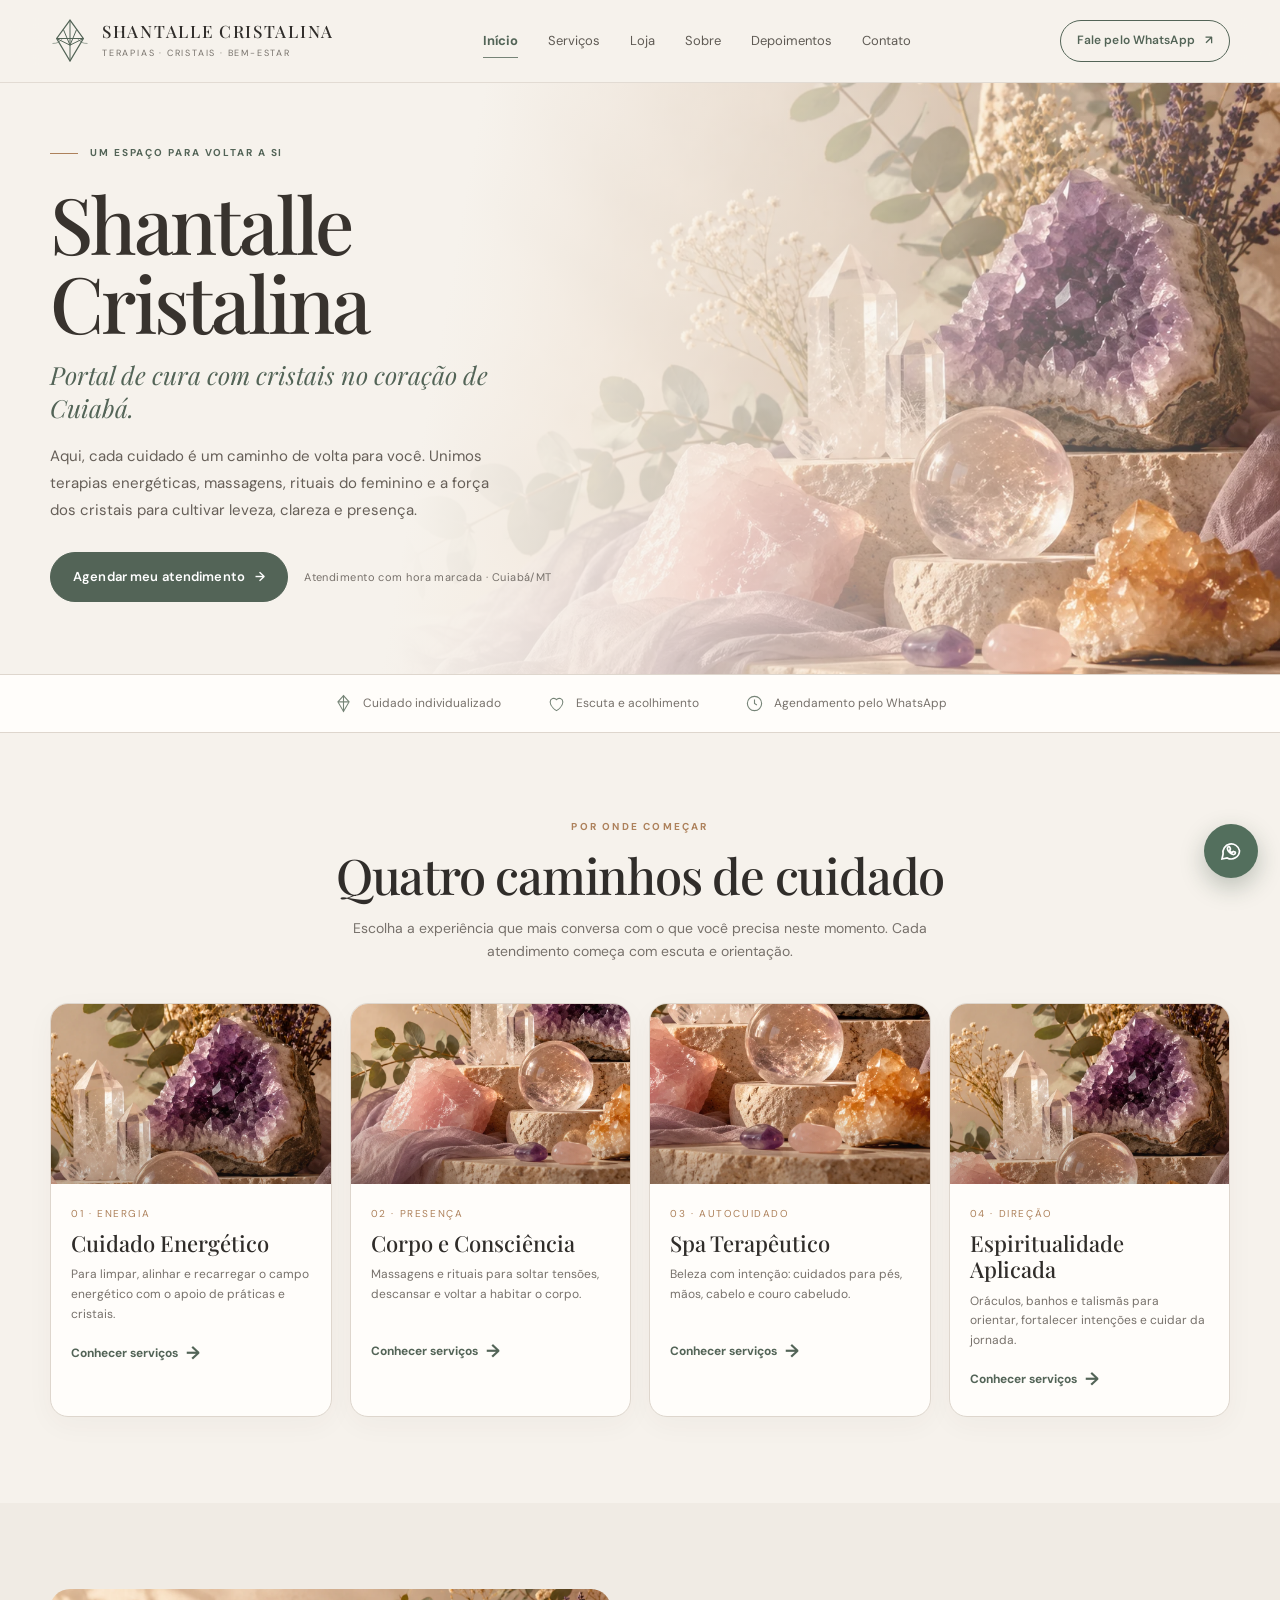
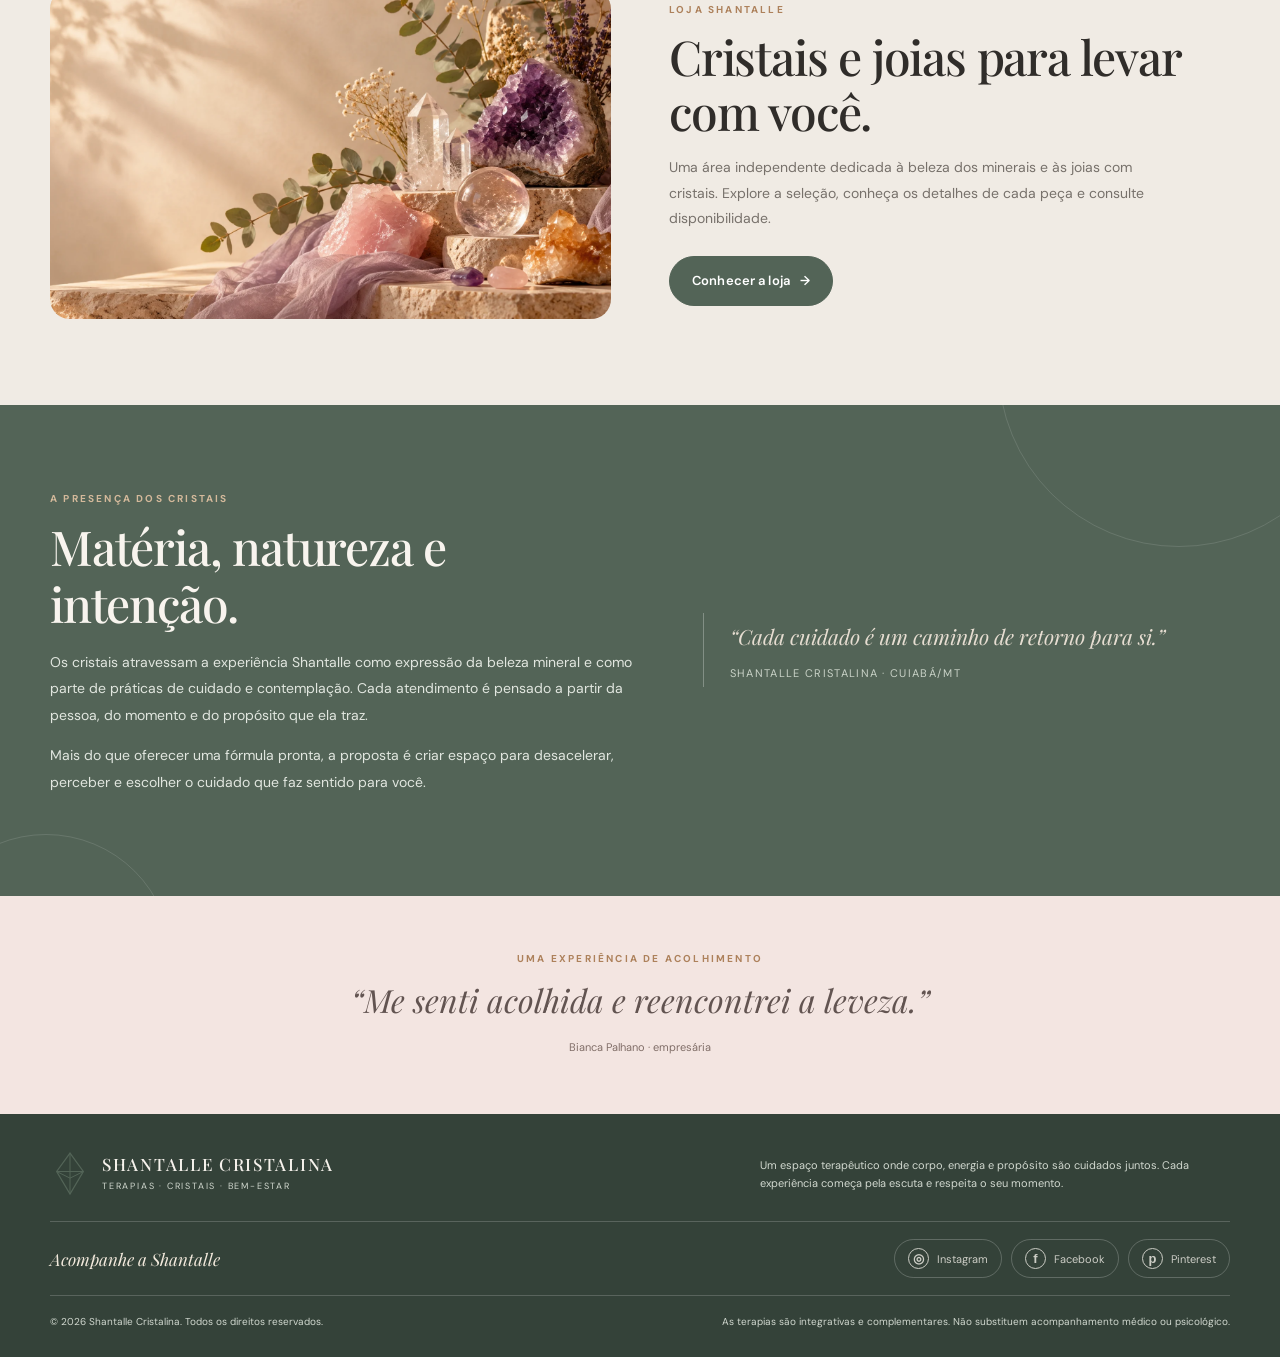
==== shantalle/index.html @ 35bfdb2f "Adiciona site Shantalle Cristalina Co-Authored-By: Claude Opus 5.5 <noreply@anthropic.com> Claude-Se" ====
<!DOCTYPE html>
<html lang="pt-BR"><head><meta charset="utf-8"/><meta content="width=device-width, initial-scale=1" name="viewport"/><meta content="#f6f2ec" name="theme-color"/><meta content="Portal de cuidado integrativo com cristais no coração de Cuiabá." name="description"/><title>Shantalle Cristalina | Terapias, Cristais e Bem-estar</title><link href="https://fonts.googleapis.com" rel="preconnect"/><link crossorigin="" href="https://fonts.gstatic.com" rel="preconnect"/><link href="https://fonts.googleapis.com/css2?family=DM+Sans:wght@400;500;600;700&amp;family=Playfair+Display:wght@400;500;600&amp;display=swap" rel="stylesheet"/><link href="styles.css" rel="stylesheet"/></head><body><header class="topbar">
<div class="shell nav">
<a aria-label="Shantalle Cristalina, início" class="brand" href="index.html#inicio">
<svg aria-hidden="true" class="brand-mark" fill="none" viewbox="0 0 48 56"><path d="M24 3 8 25l16 27 16-27L24 3Z" stroke="currentColor" stroke-width="1.5"></path><path d="m24 3 0 49M8 25h32M8 25l16 8 16-8M16 14l8 19 8-19" stroke="currentColor" stroke-width="1.2"></path><path d="M3 31c6 0 9-2 12-6M45 31c-6 0-9-2-12-6" opacity=".65" stroke="currentColor" stroke-width="1"></path></svg>
<span><span class="brand-name">Shantalle Cristalina</span><span class="brand-sub">Terapias · Cristais · Bem-estar</span></span>
</a>
<nav aria-label="Navegação principal" class="navlinks" id="navlinks">
<a aria-current="page" class="active" data-page="início" href="index.html#inicio">Início</a><a data-page="serviços" href="servicos.html#servicos">Serviços</a><a data-page="loja" href="loja.html#loja">Loja</a><a data-page="sobre" href="sobre.html#sobre">Sobre</a><a data-page="depoimentos" href="depoimentos.html#depoimentos">Depoimentos</a><a data-page="contato" href="contato.html#contato">Contato</a>
</nav>
<a class="btn btn-light btn-small" href="https://wa.me/5565996628877?text=Ol%C3%A1%2C%20gostaria%20de%20agendar%20um%20atendimento%20na%20Shantalle%20Cristalina." rel="noopener" target="_blank">Fale pelo WhatsApp <span aria-hidden="true">↗</span></a>
<button aria-expanded="false" aria-label="Abrir menu" class="menu-toggle" id="menuToggle"><svg fill="none" height="19" stroke="currentColor" stroke-width="1.8" viewbox="0 0 24 24" width="19"><path d="M3 6h18M3 12h18M3 18h18"></path></svg></button>
</div>
</header><main><section class="hero" id="inicio">
<div class="shell"><div class="hero-content">
<div class="eyebrow">Um espaço para voltar a si</div>
<h1>Shantalle<br/>Cristalina</h1>
<p class="hero-lead">Portal de cura com cristais no coração de Cuiabá.</p>
<p class="hero-copy">Aqui, cada cuidado é um caminho de volta para você. Unimos terapias energéticas, massagens, rituais do feminino e a força dos cristais para cultivar leveza, clareza e presença.</p>
<div class="hero-actions"><a class="btn" href="https://wa.me/5565996628877?text=Ol%C3%A1%2C%20gostaria%20de%20agendar%20meu%20atendimento%20na%20Shantalle%20Cristalina." rel="noopener" target="_blank">Agendar meu atendimento <span aria-hidden="true">→</span></a><span class="hero-note">Atendimento com hora marcada · Cuiabá/MT</span></div>
</div></div>
</section><div class="intro-strip"><div class="shell strip-inner">
<div class="strip-item"><svg fill="none" stroke="currentColor" stroke-width="1.4" viewbox="0 0 24 24"><path d="M12 2 5 10l7 12 7-12-7-8Z"></path><path d="M5 10h14M12 2v20"></path></svg> Cuidado individualizado</div>
<div class="strip-item"><svg fill="none" stroke="currentColor" stroke-width="1.4" viewbox="0 0 24 24"><path d="M12 21s-8-4.5-8-11a4.5 4.5 0 0 1 8-2.8A4.5 4.5 0 0 1 20 10c0 6.5-8 11-8 11Z"></path></svg> Escuta e acolhimento</div>
<div class="strip-item"><svg fill="none" stroke="currentColor" stroke-width="1.4" viewbox="0 0 24 24"><circle cx="12" cy="12" r="9"></circle><path d="M12 7v5l3 2"></path></svg> Agendamento pelo WhatsApp</div>
</div></div><section class="section" id="caminhos">
<div class="shell">
<div class="section-head"><div class="section-kicker">Por onde começar</div><h2>Quatro caminhos de cuidado</h2><p>Escolha a experiência que mais conversa com o que você precisa neste momento. Cada atendimento começa com escuta e orientação.</p></div>
<div class="paths">
<article class="path-card"><div class="path-img"><img alt="Cristais naturais em tons de ametista e quartzo" src="assets/cuidado-energetico.webp"/></div><div class="path-body"><div class="path-number">01 · Energia</div><h3>Cuidado Energético</h3><p>Para limpar, alinhar e recarregar o campo energético com o apoio de práticas e cristais.</p><a class="text-link" href="servicos.html#cat-energetico">Conhecer serviços <span>→</span></a></div></article>
<article class="path-card"><div class="path-img"><img alt="Quartzo rosa e tecidos suaves em uma composição de autocuidado" src="assets/corpo-consciencia.webp"/></div><div class="path-body"><div class="path-number">02 · Presença</div><h3>Corpo e Consciência</h3><p>Massagens e rituais para soltar tensões, descansar e voltar a habitar o corpo.</p><a class="text-link" href="servicos.html#cat-corpo">Conhecer serviços <span>→</span></a></div></article>
<article class="path-card"><div class="path-img"><img alt="Texturas minerais e elementos naturais de spa" src="assets/spa-terapeutico.webp"/></div><div class="path-body"><div class="path-number">03 · Autocuidado</div><h3>Spa Terapêutico</h3><p>Beleza com intenção: cuidados para pés, mãos, cabelo e couro cabeludo.</p><a class="text-link" href="servicos.html#cat-spa">Conhecer serviços <span>→</span></a></div></article>
<article class="path-card"><div class="path-img"><img alt="Cristais naturais em uma composição contemplativa" src="assets/espiritualidade-aplicada.webp"/></div><div class="path-body"><div class="path-number">04 · Direção</div><h3>Espiritualidade Aplicada</h3><p>Oráculos, banhos e talismãs para orientar, fortalecer intenções e cuidar da jornada.</p><a class="text-link" href="servicos.html#cat-espiritualidade">Conhecer serviços <span>→</span></a></div></article>
</div>
</div>
</section>
<section class="section shop-teaser" id="loja-cristais">
<div class="shell shop-teaser-grid">
<div class="shop-teaser-image"><img src="assets/hero-cristais.webp" alt="Cristais naturais em composição de luz suave" loading="lazy"></div>
<div class="shop-teaser-copy"><div class="section-kicker">Loja Shantalle</div><h2>Cristais e joias para levar com você.</h2><p>Uma área independente dedicada à beleza dos minerais e às joias com cristais. Explore a seleção, conheça os detalhes de cada peça e consulte disponibilidade.</p><a class="btn" href="loja.html#loja">Conhecer a loja <span aria-hidden="true">→</span></a></div>
</div>
</section>
<section class="section philosophy">
<div class="shell philosophy-grid"><div><div class="section-kicker" style="color:#d4b99b">A presença dos cristais</div><h2>Matéria, natureza e intenção.</h2><p>Os cristais atravessam a experiência Shantalle como expressão da beleza mineral e como parte de práticas de cuidado e contemplação. Cada atendimento é pensado a partir da pessoa, do momento e do propósito que ela traz.</p><p>Mais do que oferecer uma fórmula pronta, a proposta é criar espaço para desacelerar, perceber e escolher o cuidado que faz sentido para você.</p></div><div class="crystal-note">“Cada cuidado é um caminho de retorno para si.”<small>Shantalle Cristalina · Cuiabá/MT</small></div></div>
</section><section class="home-quote"><div class="shell"><div class="section-kicker">Uma experiência de acolhimento</div><blockquote>“Me senti acolhida e reencontrei a leveza.”</blockquote><small>Bianca Palhano · empresária</small></div></section></main><footer class="footer"><div class="shell"><div class="footer-main"><a class="brand" href="index.html#inicio"><svg aria-hidden="true" class="brand-mark" fill="none" viewbox="0 0 48 56"><path d="M24 3 8 25l16 27 16-27L24 3Z" stroke="currentColor" stroke-width="1.5"></path><path d="m24 3 0 49M8 25h32M8 25l16 8 16-8" stroke="currentColor" stroke-width="1.2"></path></svg><span><span class="brand-name" style="color:#f6f2ec">Shantalle Cristalina</span><span class="brand-sub">Terapias · Cristais · Bem-estar</span></span></a><p>Um espaço terapêutico onde corpo, energia e propósito são cuidados juntos. Cada experiência começa pela escuta e respeita o seu momento.</p></div><div class="footer-social" id="social-links" aria-label="Redes sociais da Shantalle Cristalina">
<div class="footer-social-label">Acompanhe a Shantalle</div>
<div class="social-buttons">
<a class="social-button" href="#social-links" data-social-network="instagram" aria-label="Instagram (adicionar endereço oficial)"><span class="social-glyph">◎</span><span>Instagram</span></a>
<a class="social-button" href="#social-links" data-social-network="facebook" aria-label="Facebook (adicionar endereço oficial)"><span class="social-glyph">f</span><span>Facebook</span></a>
<a class="social-button" href="#social-links" data-social-network="pinterest" aria-label="Pinterest (adicionar endereço oficial)"><span class="social-glyph">p</span><span>Pinterest</span></a>
</div>
</div><p class="social-notice" id="socialNotice" role="status" aria-live="polite" hidden></p><div class="footer-bottom"><span>© <span id="year">2026</span> Shantalle Cristalina. Todos os direitos reservados.</span><span class="disclaimer">As terapias são integrativas e complementares. Não substituem acompanhamento médico ou psicológico.</span></div></div></footer><a aria-label="Falar com a Shantalle Cristalina pelo WhatsApp" class="floating-wa" href="https://wa.me/5565996628877?text=Ol%C3%A1%2C%20gostaria%20de%20conhecer%20os%20atendimentos%20da%20Shantalle%20Cristalina." rel="noopener" target="_blank"><svg fill="none" stroke="currentColor" stroke-width="1.7" viewbox="0 0 24 24"><path d="M20.5 11.7a8.3 8.3 0 0 1-12.3 7.2L3 20l1.1-5a8.3 8.3 0 1 1 16.4-3.3Z"></path><path d="M8.8 8.3c.3-.6.6-.6.9-.6h.5c.2 0 .4.1.5.4l.7 1.6c.1.2.1.4 0 .6l-.5.6c-.2.2-.2.4-.1.6.4.8 1.1 1.5 1.9 1.9.2.1.4.1.6-.1l.7-.8c.2-.2.4-.2.6-.1l1.5.7c.2.1.3.3.3.5 0 .5-.2 1.1-.6 1.4-.4.4-1.1.6-1.7.5-1-.2-2.3-.8-3.6-2.1-1.3-1.3-2-2.7-2.1-3.6-.1-.5.1-1.1.4-1.5Z"></path></svg></a><script defer src="site-config.js"></script><script defer src="script.js"></script><script defer src="cart.js"></script></body></html>
---- shantalle/styles.css ----
:root{
      --paper:#f6f2ec; --paper-2:#efe8df; --white:#fffdfa; --ink:#302d2a; --muted:#77716b;
      --sage:#768477; --sage-dark:#536457; --sage-pale:#e2e8df; --lilac:#a79ab5; --lilac-pale:#eee8f0;
      --rose:#c58f8d; --rose-pale:#f3e5e1; --copper:#ad815b; --line:#ded6cd; --shadow:0 18px 45px rgba(67,52,42,.09);
      --serif:'Playfair Display', Georgia, serif; --sans:'DM Sans', Arial, sans-serif; --radius:22px;
    }
    *{box-sizing:border-box} html{scroll-behavior:smooth;scroll-padding-top:88px} body{margin:0;background:var(--paper);color:var(--ink);font-family:var(--sans);line-height:1.65}
    a{color:inherit;text-decoration:none} img{max-width:100%;display:block} button{font:inherit} .shell{width:min(1180px,calc(100% - 48px));margin-inline:auto}
    .topbar{position:sticky;top:0;z-index:20;background:rgba(246,242,236,.92);backdrop-filter:blur(16px);border-bottom:1px solid rgba(222,214,205,.8)}
    .nav{height:82px;display:flex;align-items:center;justify-content:space-between;gap:24px}
    .brand{display:flex;align-items:center;gap:12px;min-width:220px}.brand-mark{width:40px;height:48px;color:var(--sage-dark);flex:none}.brand-name{font:500 17px/1.12 var(--serif);letter-spacing:.1em;text-transform:uppercase}.brand-sub{font-size:9px;letter-spacing:.2em;text-transform:uppercase;color:var(--muted);margin-top:5px}
    .navlinks{display:flex;align-items:center;gap:30px;font-size:13px;color:#5f5a54}.navlinks a{padding:9px 0;position:relative}.navlinks a:after{content:'';height:1px;background:var(--sage);position:absolute;bottom:3px;left:0;width:0;transition:.2s}.navlinks a:hover:after{width:100%}
    .btn{display:inline-flex;align-items:center;justify-content:center;gap:10px;border:1px solid var(--sage-dark);border-radius:999px;padding:13px 22px;background:var(--sage-dark);color:white;font-size:13px;font-weight:600;letter-spacing:.01em;transition:.2s;cursor:pointer}.btn:hover{background:#435448;transform:translateY(-1px);box-shadow:0 8px 20px rgba(83,100,87,.18)}.btn-light{background:transparent;color:var(--sage-dark)}.btn-light:hover{background:var(--sage-pale);color:var(--sage-dark);box-shadow:none}.btn-small{padding:10px 16px;font-size:12px}.menu-toggle{display:none;border:1px solid var(--line);background:var(--white);border-radius:50%;height:42px;width:42px;color:var(--sage-dark)}
    .hero{position:relative;overflow:hidden;padding:62px 0 72px;background:linear-gradient(100deg,#f6f2ec 0%,#f6f2ec 35%,rgba(246,242,236,.74) 55%,rgba(246,242,236,.08) 100%),url('assets/hero-cristais.webp') right center/cover no-repeat;min-height:570px;display:flex;align-items:center}
    .hero:after{content:'';position:absolute;right:5%;bottom:38px;width:130px;height:130px;border:1px solid rgba(173,129,91,.35);border-radius:50%;pointer-events:none;opacity:.5}
    .hero-content{position:relative;z-index:1;width:min(560px,56%)}.eyebrow{display:flex;align-items:center;gap:12px;text-transform:uppercase;letter-spacing:.19em;font-size:10px;font-weight:700;color:var(--sage-dark)}.eyebrow:before{content:'';width:28px;height:1px;background:var(--copper)}
    h1,h2,h3,p{margin-top:0}h1{font:500 clamp(48px,6.3vw,78px)/1.02 var(--serif);letter-spacing:-.035em;margin:22px 0 15px;color:#38332e}.hero-lead{font:italic 25px/1.35 var(--serif);color:var(--sage-dark);max-width:480px;margin-bottom:18px}.hero-copy{color:#665f58;max-width:460px;font-size:15px;line-height:1.8}.hero-actions{display:flex;align-items:center;gap:16px;margin-top:28px;flex-wrap:wrap}.hero-note{font-size:11px;color:var(--muted);letter-spacing:.04em}
    .intro-strip{background:var(--white);border-block:1px solid var(--line);padding:19px 0}.strip-inner{display:flex;justify-content:center;gap:46px;flex-wrap:wrap;color:var(--muted);font-size:12px}.strip-item{display:flex;align-items:center;gap:10px}.strip-item svg{width:19px;color:var(--sage)}
    .section{padding:86px 0}.section-head{text-align:center;max-width:690px;margin:0 auto 40px}.section-kicker{text-transform:uppercase;letter-spacing:.22em;font-size:10px;font-weight:700;color:var(--copper);margin-bottom:11px}.section h2{font:500 clamp(34px,4vw,49px)/1.15 var(--serif);letter-spacing:-.025em;margin-bottom:14px}.section-head p{color:var(--muted);font-size:14px;max-width:590px;margin:0 auto}
    .paths{display:grid;grid-template-columns:repeat(4,1fr);gap:18px}.path-card{background:var(--white);border:1px solid var(--line);border-radius:18px;overflow:hidden;box-shadow:0 8px 28px rgba(67,52,42,.04);transition:.25s}.path-card:hover{transform:translateY(-5px);box-shadow:var(--shadow)}.path-img{height:180px;overflow:hidden;position:relative;background:var(--paper-2)}.path-img img{width:100%;height:100%;object-fit:cover;transition:transform .5s}.path-card:hover .path-img img{transform:scale(1.05)}.path-img:after{content:'';position:absolute;inset:auto 0 0;height:50%;background:linear-gradient(transparent,rgba(48,45,42,.28))}.path-body{padding:22px 20px 21px}.path-number{font-size:10px;color:var(--copper);letter-spacing:.16em;text-transform:uppercase}.path-body h3{font:500 22px/1.2 var(--serif);margin:7px 0 9px}.path-body p{font-size:12px;color:var(--muted);min-height:58px;margin-bottom:14px}.text-link{font-size:12px;font-weight:700;color:var(--sage-dark);display:inline-flex;align-items:center;gap:8px}.text-link span{font-size:18px;transition:.2s}.text-link:hover span{transform:translateX(4px)}
    .philosophy{background:var(--sage-dark);color:#f8f4ee;position:relative;overflow:hidden}.philosophy:before,.philosophy:after{content:'';position:absolute;border:1px solid rgba(255,255,255,.12);border-radius:50%;width:360px;height:360px;top:-220px;right:-80px}.philosophy:after{width:250px;height:250px;top:auto;right:auto;bottom:-190px;left:-80px}.philosophy-grid{display:grid;grid-template-columns:1.05fr .95fr;align-items:center;gap:70px}.philosophy h2{font:500 clamp(34px,4vw,48px)/1.18 var(--serif);margin-bottom:17px}.philosophy p{color:#e1e6df;font-size:14px;line-height:1.9}.crystal-note{border-left:1px solid rgba(255,255,255,.28);padding:7px 0 7px 26px;font:italic 21px/1.55 var(--serif);color:#e6ddd1}.crystal-note small{display:block;font:11px var(--sans);letter-spacing:.12em;text-transform:uppercase;color:#c9d2c7;margin-top:14px}
    .services{background:#f0ebe4}.filter-row{display:flex;justify-content:center;gap:9px;flex-wrap:wrap;margin:0 auto 34px}.filter-btn{border:1px solid #d8d0c7;color:#716b65;border-radius:999px;background:transparent;padding:10px 16px;font-size:11px;cursor:pointer;transition:.2s}.filter-btn:hover,.filter-btn[aria-pressed="true"]{background:var(--sage-dark);border-color:var(--sage-dark);color:white}
    .service-group{margin:44px 0}.group-heading{display:flex;align-items:flex-end;justify-content:space-between;gap:18px;border-bottom:1px solid var(--line);padding-bottom:15px;margin-bottom:20px}.group-heading h3{font:500 31px var(--serif);margin:0}.group-heading p{color:var(--muted);font-size:12px;margin:0;max-width:390px;text-align:right}
    .service-grid{display:grid;grid-template-columns:repeat(3,1fr);gap:15px}.service-card{background:var(--white);border:1px solid #e2dbd3;border-radius:15px;padding:22px;display:flex;flex-direction:column;min-height:252px;box-shadow:0 5px 18px rgba(67,52,42,.035)}.service-card[hidden]{display:none}.service-top{display:flex;align-items:flex-start;justify-content:space-between;gap:10px}.service-card h4{font:500 21px/1.25 var(--serif);margin:0 0 11px}.price{white-space:nowrap;font-size:14px;color:var(--sage-dark);font-weight:700}.price.subtle{font-size:11px;color:var(--copper);font-weight:600;white-space:normal;text-align:right}.service-desc{font-size:12px;color:#6e6862;line-height:1.7;margin-bottom:13px}.benefits{padding-top:11px;border-top:1px solid #eee8e1;margin-top:auto;font-size:11px;color:#7a736d}.benefits strong{color:var(--sage-dark);font-weight:700}.service-actions{margin-top:16px;display:flex;align-items:center;justify-content:space-between;gap:12px}.service-actions .btn{padding:9px 14px;font-size:11px}.duration-note{font-size:10px;color:#948b82}
    .spa-note{display:flex;gap:12px;align-items:flex-start;background:var(--lilac-pale);border:1px solid #ded3e1;color:#5c5260;border-radius:12px;padding:13px 16px;margin:16px 0 10px;font-size:11px}.spa-note svg{width:18px;flex:none;color:#897a92}
    .about{background:var(--white)}.about-grid{display:grid;grid-template-columns:.9fr 1.1fr;gap:70px;align-items:center}.about-image{min-height:440px;border-radius:22px;overflow:hidden;position:relative;background:url('assets/hero-cristais.webp') center/cover}.about-image:after{content:'Cuidado com presença, escuta e intenção';position:absolute;left:18px;bottom:18px;background:rgba(255,253,250,.88);backdrop-filter:blur(10px);padding:13px 18px;border-radius:999px;font:italic 15px var(--serif);color:var(--sage-dark)}.about-copy h2{font:500 44px/1.15 var(--serif);margin-bottom:18px}.about-copy p{color:var(--muted);font-size:14px;line-height:1.9}.steps{list-style:none;padding:0;margin:24px 0 0;display:grid;gap:15px}.steps li{display:grid;grid-template-columns:34px 1fr;gap:12px;align-items:start}.step-num{height:30px;width:30px;border-radius:50%;background:var(--sage-pale);color:var(--sage-dark);display:grid;place-items:center;font-size:11px;font-weight:700}.steps strong{display:block;font-size:13px;margin-bottom:2px}.steps span{font-size:12px;color:var(--muted)}.therapist-placeholder{border:1px dashed #c7b9a9;border-radius:14px;background:#faf7f1;padding:16px 18px;margin-top:24px;color:#756b61;font-size:11px}
    .testimonials{background:var(--lilac-pale)}.testimonial-grid{display:grid;grid-template-columns:repeat(3,1fr);gap:17px}.testimonial{background:rgba(255,253,250,.85);border:1px solid rgba(185,169,190,.45);border-radius:16px;padding:24px}.quote-mark{font:45px/1 var(--serif);color:var(--lilac)}.testimonial p{font:italic 19px/1.5 var(--serif);color:#514a50;margin:4px 0 18px}.testimonial small{font-size:10px;letter-spacing:.04em;color:#807783}.approval-note{text-align:center;color:#7f7484;font-size:10px;margin-top:19px}
    .contact{background:var(--paper)}.contact-grid{display:grid;grid-template-columns:1fr 1fr;gap:22px}.contact-card{border-radius:20px;background:var(--white);border:1px solid var(--line);padding:30px}.contact-card h3{font:500 27px var(--serif);margin-bottom:19px}.contact-line{display:flex;gap:14px;align-items:flex-start;padding:13px 0;border-bottom:1px solid #eee8e1}.contact-line:last-child{border-bottom:0}.contact-icon{width:34px;height:34px;flex:none;border-radius:50%;background:var(--sage-pale);display:grid;place-items:center;color:var(--sage-dark)}.contact-line strong{font-size:12px;display:block}.contact-line span,.contact-line a{font-size:12px;color:var(--muted)}.map-panel{min-height:100%;border-radius:20px;background:linear-gradient(135deg,rgba(83,100,87,.88),rgba(118,132,119,.85)),url('assets/cuidado-energetico.webp') center/cover;display:flex;flex-direction:column;justify-content:flex-end;padding:30px;color:white}.map-panel p{font:italic 26px/1.35 var(--serif);max-width:360px}.map-panel small{font-size:11px;color:#e5ebe4}
    .footer{background:#344239;color:#f7f4ed;padding:36px 0 26px}.footer-main{display:flex;justify-content:space-between;gap:30px;align-items:center;padding-bottom:23px;border-bottom:1px solid rgba(255,255,255,.18)}.footer .brand-sub{color:#d1d8cf}.footer p{font-size:11px;color:#d1d8cf;max-width:470px;margin:0}.footer-bottom{display:flex;justify-content:space-between;gap:20px;flex-wrap:wrap;padding-top:18px;color:#d1d8cf;font-size:10px}.disclaimer{max-width:700px}.floating-wa{position:fixed;right:22px;bottom:22px;z-index:15;width:54px;height:54px;border-radius:50%;display:grid;place-items:center;background:#536f5d;color:white;box-shadow:0 9px 25px rgba(34,58,42,.27);transition:.2s}.floating-wa:hover{transform:translateY(-3px)}.floating-wa svg{width:24px}
    @media(max-width:980px){.navlinks{gap:18px}.brand{min-width:180px}.hero{min-height:520px}.paths{grid-template-columns:repeat(2,1fr)}.service-grid{grid-template-columns:repeat(2,1fr)}.philosophy-grid,.about-grid{gap:35px}.testimonial-grid{grid-template-columns:1fr 1fr}.testimonial:last-child{grid-column:1/-1}}
    @media(max-width:720px){.shell{width:min(100% - 32px,560px)}.nav{height:70px}.brand-mark{width:34px}.brand-name{font-size:14px}.brand-sub{font-size:8px}.menu-toggle{display:grid;place-items:center}.navlinks{display:none;position:absolute;left:16px;right:16px;top:70px;padding:14px 18px;background:var(--white);border:1px solid var(--line);border-radius:16px;box-shadow:var(--shadow);flex-direction:column;align-items:stretch;gap:4px}.navlinks.open{display:flex}.navlinks a{padding:10px 0}.nav .btn{display:none}.hero{padding:56px 0 250px;min-height:auto;background:linear-gradient(180deg,rgba(246,242,236,.98) 0%,rgba(246,242,236,.95) 42%,rgba(246,242,236,.22) 100%),url('assets/hero-cristais.webp') 63% bottom/auto 390px no-repeat}.hero:after{display:none}.hero-content{width:100%}h1{font-size:52px;margin-top:17px}.hero-lead{font-size:21px}.hero-copy{font-size:13px;max-width:390px}.hero-note{width:100%}.strip-inner{gap:13px 22px;justify-content:flex-start}.strip-item{font-size:10px}.section{padding:64px 0}.section-head{margin-bottom:30px}.section h2{font-size:35px}.paths{gap:12px}.path-img{height:130px}.path-body{padding:16px 14px}.path-body h3{font-size:19px}.path-body p{min-height:74px;font-size:11px}.philosophy-grid,.about-grid,.contact-grid{grid-template-columns:1fr}.philosophy-grid{gap:25px}.crystal-note{font-size:18px}.service-grid{grid-template-columns:1fr}.group-heading{display:block}.group-heading p{text-align:left;margin-top:7px}.group-heading h3{font-size:27px}.service-card{min-height:0}.about-image{min-height:300px;order:2}.about-copy h2{font-size:37px}.testimonial-grid{grid-template-columns:1fr}.testimonial:last-child{grid-column:auto}.map-panel{min-height:260px}.footer-main{align-items:flex-start;flex-direction:column}.footer-bottom{display:block}.footer-bottom span{display:block;margin-top:8px}.floating-wa{right:14px;bottom:14px;width:50px;height:50px}}
    @media(prefers-reduced-motion:reduce){html{scroll-behavior:auto}*,*:before,*:after{transition:none!important}}
  
    .navlinks a.active{color:var(--sage-dark);font-weight:700}.navlinks a.active:after{width:100%}
    .page-banner{padding:58px 0 52px;background:linear-gradient(110deg,var(--paper) 0%,var(--paper-2) 100%);border-bottom:1px solid var(--line)}
    .page-banner h1{font-size:clamp(38px,5vw,58px);margin:14px 0 10px}
    .page-banner p{color:var(--muted);max-width:650px;margin:0;font-size:14px}
    .home-quote{padding:55px 0;background:var(--rose-pale);text-align:center}
    .home-quote blockquote{font:italic clamp(23px,3vw,32px)/1.4 var(--serif);color:#625451;max-width:760px;margin:0 auto 10px}
    .home-quote small{font-size:11px;color:#806e68}
    .service-actions{justify-content:flex-end}


/* Atualizações: loja independente, duração, perfil demonstrativo e redes sociais */
.service-duration{font-size:11px;color:#8a8178;margin:-4px 0 12px;letter-spacing:.01em}
.price-empty{display:inline-block;min-width:44px;min-height:18px}
.footer-social{display:flex;align-items:center;justify-content:space-between;gap:18px;padding:17px 0;border-bottom:1px solid rgba(255,255,255,.18)}
.footer-social-label{font:italic 17px var(--serif);color:#f2e9dc}
.social-buttons{display:flex;align-items:center;gap:9px;flex-wrap:wrap}
.social-button{display:inline-flex;align-items:center;gap:8px;padding:8px 13px;border:1px solid rgba(255,255,255,.28);border-radius:999px;color:#f7f4ed;font-size:11px;transition:.2s}
.social-button:hover{background:rgba(255,255,255,.12);border-color:#d8c2a5;transform:translateY(-1px)}
.social-glyph{height:21px;width:21px;display:grid;place-items:center;border:1px solid currentColor;border-radius:50%;font:600 13px Arial,sans-serif}
.social-button.is-unconfigured{opacity:.78}
.social-notice{margin:8px 0 0;color:#eadbc8;font-size:10px;text-align:right}
.contact-social-card{margin-top:22px;padding:24px 28px;border:1px solid var(--line);border-radius:18px;background:var(--white);display:flex;align-items:center;justify-content:space-between;gap:22px;flex-wrap:wrap}
.contact-social-card h3{font:500 25px var(--serif);margin:5px 0}
.contact-social-card p{margin:0;color:var(--muted);font-size:12px;max-width:520px}
.contact-social-card small{width:100%;font-size:10px;color:#847a70}
.social-buttons-light .social-button{color:var(--sage-dark);border-color:#d9d1c7}
.social-buttons-light .social-button:hover{background:var(--sage-pale)}
.therapist-profile{margin-top:26px;padding:24px;border:1px solid #e5ddd3;border-radius:18px;background:linear-gradient(135deg,#fbf8f3,#f1ece5)}
.profile-kicker{font-size:9px;letter-spacing:.16em;text-transform:uppercase;color:var(--copper);font-weight:700}
.profile-heading{display:flex;align-items:center;gap:15px;margin:16px 0}
.profile-monogram{height:66px;width:66px;flex:none;border-radius:50%;display:grid;place-items:center;background:linear-gradient(145deg,#ded3c7,#a9b6a6);color:#fff;font:500 22px var(--serif);box-shadow:inset 0 0 0 5px rgba(255,255,255,.45)}
.profile-heading h3{font:500 24px var(--serif);margin:0 0 4px}
.profile-role{font-size:11px;color:var(--muted)}
.profile-sample{font:italic 16px/1.75 var(--serif);color:#5e5a54;margin:16px 0}
.profile-facts{display:grid;grid-template-columns:repeat(3,1fr);gap:10px;margin-top:17px}
.profile-facts div{padding:12px;background:rgba(255,255,255,.65);border-radius:10px}
.profile-facts strong,.profile-facts span{display:block}
.profile-facts strong{font-size:10px;color:var(--sage-dark);margin-bottom:5px}
.profile-facts span{font-size:10px;line-height:1.5;color:var(--muted)}
.profile-warning{font-size:10px;line-height:1.6;color:#82786f;margin:14px 0 0;padding-top:12px;border-top:1px solid #e2d8cc}
.shop-teaser{background:#f0ebe4}
.shop-teaser-grid{display:grid;grid-template-columns:1fr 1fr;gap:58px;align-items:center}
.shop-teaser-image{min-height:330px;border-radius:20px;overflow:hidden;background:#eee5dc}
.shop-teaser-image img{width:100%;height:100%;min-height:330px;object-fit:cover;display:block}
.shop-teaser-copy h2{font:500 clamp(34px,4vw,48px)/1.15 var(--serif);margin:8px 0 15px}
.shop-teaser-copy p{font-size:14px;line-height:1.85;color:var(--muted);max-width:490px;margin-bottom:24px}
.shop-hero{padding:58px 0 65px;background:linear-gradient(110deg,#f6f2ec,#eee8df)}
.shop-hero-grid{display:grid;grid-template-columns:.92fr 1.08fr;gap:55px;align-items:center}
.shop-hero-copy h1{font:500 clamp(42px,5vw,64px)/1.08 var(--serif);margin:15px 0}
.shop-hero-copy p{max-width:510px;color:var(--muted);font-size:14px;line-height:1.9;margin-bottom:25px}
.shop-hero-image{height:420px;border-radius:22px;overflow:hidden;box-shadow:0 18px 45px rgba(65,52,42,.1)}
.shop-hero-image img{width:100%;height:100%;object-fit:cover;display:block}
.shop-collections{background:#fffdfa}
.shop-category-grid{display:grid;grid-template-columns:repeat(3,1fr);gap:18px}
.shop-category-card{background:#f8f5f0;border:1px solid #e7dfd5;border-radius:17px;overflow:hidden;display:flex;flex-direction:column}
.shop-category-image{height:205px;background-size:cover;background-position:center}
.mineral-image{background-image:url('assets/cuidado-energetico.webp')}
.jewelry-image{background-image:url('assets/hero-cristais.webp');background-position:67% center}
.gift-image{background-image:url('assets/espiritualidade-aplicada.webp')}
.shop-category-body{padding:22px;display:flex;flex-direction:column;flex:1}
.shop-category-body h3{font:500 25px var(--serif);margin:7px 0}
.shop-category-body p{font-size:12px;color:var(--muted);line-height:1.75;margin-bottom:22px}
.shop-category-body .text-link{margin-top:auto}
.shop-process{padding:65px 0;background:#edf0e9}
.shop-process-grid{display:grid;grid-template-columns:.8fr 1.2fr;gap:55px;align-items:start}
.shop-process-grid h2{font:500 39px/1.2 var(--serif);margin:10px 0}
.shop-process-steps{display:grid;gap:12px}
.shop-process-steps>div{display:grid;grid-template-columns:42px 1fr;gap:12px;padding:15px 0;border-bottom:1px solid #d8ded4}
.shop-process-steps>div>span{font:500 20px var(--serif);color:var(--sage)}
.shop-process-steps p{font-size:12px;color:var(--muted);margin:0;line-height:1.7}
.shop-process-steps strong{display:block;color:var(--ink);font-size:13px;margin-bottom:2px}
.shop-cta{padding:65px 0;text-align:center;color:#f8f5ee;background:linear-gradient(120deg,#536457,#748477)}
.shop-cta h2{font:500 clamp(34px,4vw,48px) var(--serif);margin:10px 0}
.shop-cta p{font-size:13px;color:#e5e9e2;margin-bottom:22px}
.shop-cta .section-kicker{color:#e4d3bd}
@media(max-width:980px){.shop-teaser-grid,.shop-hero-grid{gap:30px}.shop-category-grid{grid-template-columns:repeat(2,1fr)}}
@media(max-width:720px){.footer-social{align-items:flex-start;flex-direction:column}.social-notice{text-align:left}.profile-facts{grid-template-columns:1fr}.shop-teaser-grid,.shop-hero-grid,.shop-process-grid{grid-template-columns:1fr;gap:25px}.shop-teaser-image{min-height:235px;order:2}.shop-teaser-image img{min-height:235px}.shop-hero{padding:42px 0}.shop-hero-image{height:270px;order:-1}.shop-category-grid{grid-template-columns:1fr}.shop-category-image{height:190px}.shop-process-grid h2{font-size:33px}.contact-social-card{align-items:flex-start;flex-direction:column;padding:22px}}

/* ===== Pedido (carrinho) ===== */
.service-actions{justify-content:space-between}
.add-btn{border:1px solid #cfc5b9;background:transparent;color:var(--sage-dark);border-radius:999px;padding:9px 14px;font-size:11px;font-weight:600;cursor:pointer;transition:.2s;white-space:nowrap}
.add-btn:hover{border-color:var(--sage-dark);background:var(--sage-pale)}
.add-btn[aria-pressed="true"]{background:var(--rose-pale);border-color:var(--rose);color:#7d4f4c}
.cart-fab{position:fixed;z-index:16;right:88px;bottom:22px;display:flex;align-items:center;gap:14px;padding:12px 18px 12px 12px;border:0;border-radius:999px;background:var(--sage-dark);color:#fff;box-shadow:0 12px 30px rgba(34,58,42,.28);cursor:pointer;font-size:12px;font-weight:600;transition:transform .2s}
.cart-fab:hover{transform:translateY(-2px)}
.cart-fab[hidden]{display:none}
.cart-fab .cart-count{display:grid;place-items:center;min-width:30px;height:30px;border-radius:50%;background:#fffdfa;color:var(--sage-dark);font-size:12px;font-weight:700}
.cart-fab .cart-sum{font:500 15px var(--serif);color:#f3e5e1}
.cart-backdrop{position:fixed;inset:0;z-index:40;background:rgba(48,45,42,.38);backdrop-filter:blur(4px);display:none}
.cart-backdrop.open{display:block}
.cart-panel{position:absolute;top:0;right:0;bottom:0;width:min(430px,100%);background:var(--white);display:flex;flex-direction:column;box-shadow:-18px 0 50px rgba(48,45,42,.16)}
.cart-head{padding:24px 24px 18px;border-bottom:1px solid var(--line);position:relative}
.cart-head .section-kicker{margin:0 0 5px}
.cart-head h2{font:500 27px/1.2 var(--serif);margin:0 46px 0 0}
.cart-close{position:absolute;top:18px;right:18px;width:40px;height:40px;border-radius:50%;border:1px solid var(--line);background:var(--paper);color:var(--ink);font-size:20px;cursor:pointer}
.cart-body{flex:1;overflow:auto;padding:8px 24px 18px}
.cart-foot{padding:16px 24px 20px;border-top:1px solid var(--line);background:var(--paper)}
.cart-item{display:grid;grid-template-columns:1fr auto;gap:6px 12px;padding:14px 0;border-bottom:1px solid #eee8e1}
.cart-item h4{font:500 17px/1.3 var(--serif);margin:0}
.cart-item .line-price{font-size:13px;font-weight:700;color:var(--sage-dark);white-space:nowrap;text-align:right}
.cart-item .line-price small{display:block;font-weight:500;font-size:10px;color:var(--copper)}
.cart-item .line-tools{grid-column:1/-1;display:flex;justify-content:space-between;align-items:center}
.qty{display:flex;align-items:center;gap:8px}
.qty button{width:32px;height:32px;border-radius:50%;border:1px solid #d6ccc1;background:#fff;color:var(--ink);cursor:pointer;font-size:15px;line-height:1}
.qty span{min-width:16px;text-align:center;font-size:13px}
.cart-remove{border:0;background:none;color:#9b6764;font-size:11px;text-decoration:underline;cursor:pointer;padding:8px 0}
.cart-empty{text-align:center;color:var(--muted);font-size:13px;padding:46px 8px}
.cart-note{background:var(--lilac-pale);border:1px solid #ded3e1;border-radius:12px;padding:11px 14px;margin:14px 0 2px;color:#5c5260;font-size:11px;line-height:1.55}
.cart-field{display:block;margin:14px 0 0}
.cart-field span{display:block;font-size:10px;font-weight:700;letter-spacing:.12em;text-transform:uppercase;color:var(--muted);margin-bottom:6px}
.cart-field input{width:100%;padding:12px 14px;border:1px solid #d6ccc1;border-radius:12px;background:#fff;font:inherit;font-size:16px;color:var(--ink)}
.cart-field input:focus{outline:2px solid var(--sage);outline-offset:1px}
.cart-total{display:flex;justify-content:space-between;align-items:baseline;margin-bottom:4px}
.cart-total span{font-size:10px;font-weight:700;letter-spacing:.14em;text-transform:uppercase;color:var(--muted)}
.cart-total strong{font:500 27px var(--serif);color:var(--sage-dark)}
.cart-hint{font-size:11px;color:var(--muted);margin:0 0 12px;line-height:1.55}
.cart-foot .btn{width:100%;padding:15px 20px}
.cart-foot .btn + .btn{margin-top:8px}
.cart-done{text-align:center;padding:18px 0}
.cart-done .done-icon{width:58px;height:58px;border-radius:50%;background:var(--sage-pale);color:var(--sage-dark);display:grid;place-items:center;margin:8px auto 14px;font-size:24px}
.cart-done .done-total{font:500 34px var(--serif);color:var(--sage-dark);margin:4px 0}
.cart-done ol{text-align:left;font-size:13px;color:#5f5a54;padding-left:20px;line-height:1.7;margin:18px 0}
.pix-box{background:var(--paper);border:1px dashed #cdbfae;border-radius:14px;padding:16px;margin:14px 0}
.pix-box img{max-width:180px;margin:0 auto 10px}
.pix-key{font-family:ui-monospace,Menlo,monospace;font-size:13px;word-break:break-all;margin:4px 0 10px}
.cart-toast{position:fixed;z-index:60;left:50%;bottom:24px;transform:translate(-50%,16px);opacity:0;pointer-events:none;background:var(--ink);color:#fff;padding:11px 18px;border-radius:999px;font-size:12px;transition:.2s;max-width:calc(100% - 32px);text-align:center}
.cart-toast.show{opacity:1;transform:translate(-50%,0)}
.navlinks .nav-cart{display:none}
/* Correções de layout */
.contact-social-card{grid-column:1/-1}
.shop-cta .btn-light{color:#fff;border-color:rgba(255,255,255,.65)}
.shop-cta .btn-light:hover{background:rgba(255,255,255,.14);color:#fff}
@media(max-width:720px){
  .cart-fab{left:12px;right:74px;bottom:14px;justify-content:space-between;padding:10px 16px 10px 10px}
  .cart-panel{top:auto;left:0;width:100%;max-height:92vh;border-radius:20px 20px 0 0}
  .cart-head{padding:20px 20px 14px}.cart-body{padding:6px 20px 14px}.cart-foot{padding:14px 20px calc(16px + env(safe-area-inset-bottom))}
  .service-actions{flex-wrap:wrap}
  .add-btn{padding:11px 16px;font-size:12px}
  .service-actions .btn{padding:11px 16px;font-size:12px}
  .filter-row{flex-wrap:nowrap;justify-content:flex-start;overflow-x:auto;margin-inline:-16px;padding:0 16px 6px;scrollbar-width:none}
  .filter-row::-webkit-scrollbar{display:none}
  .filter-btn{flex:none;padding:12px 16px;font-size:12px}
  .navlinks .nav-cart{display:block;color:var(--sage-dark);font-weight:700}
  .cart-toast{bottom:auto;top:82px}
}
body.has-cart .floating-wa{bottom:22px}
@media(max-width:720px){body.has-cart .floating-wa{bottom:14px}}
.brand-name,.brand-sub{display:block}
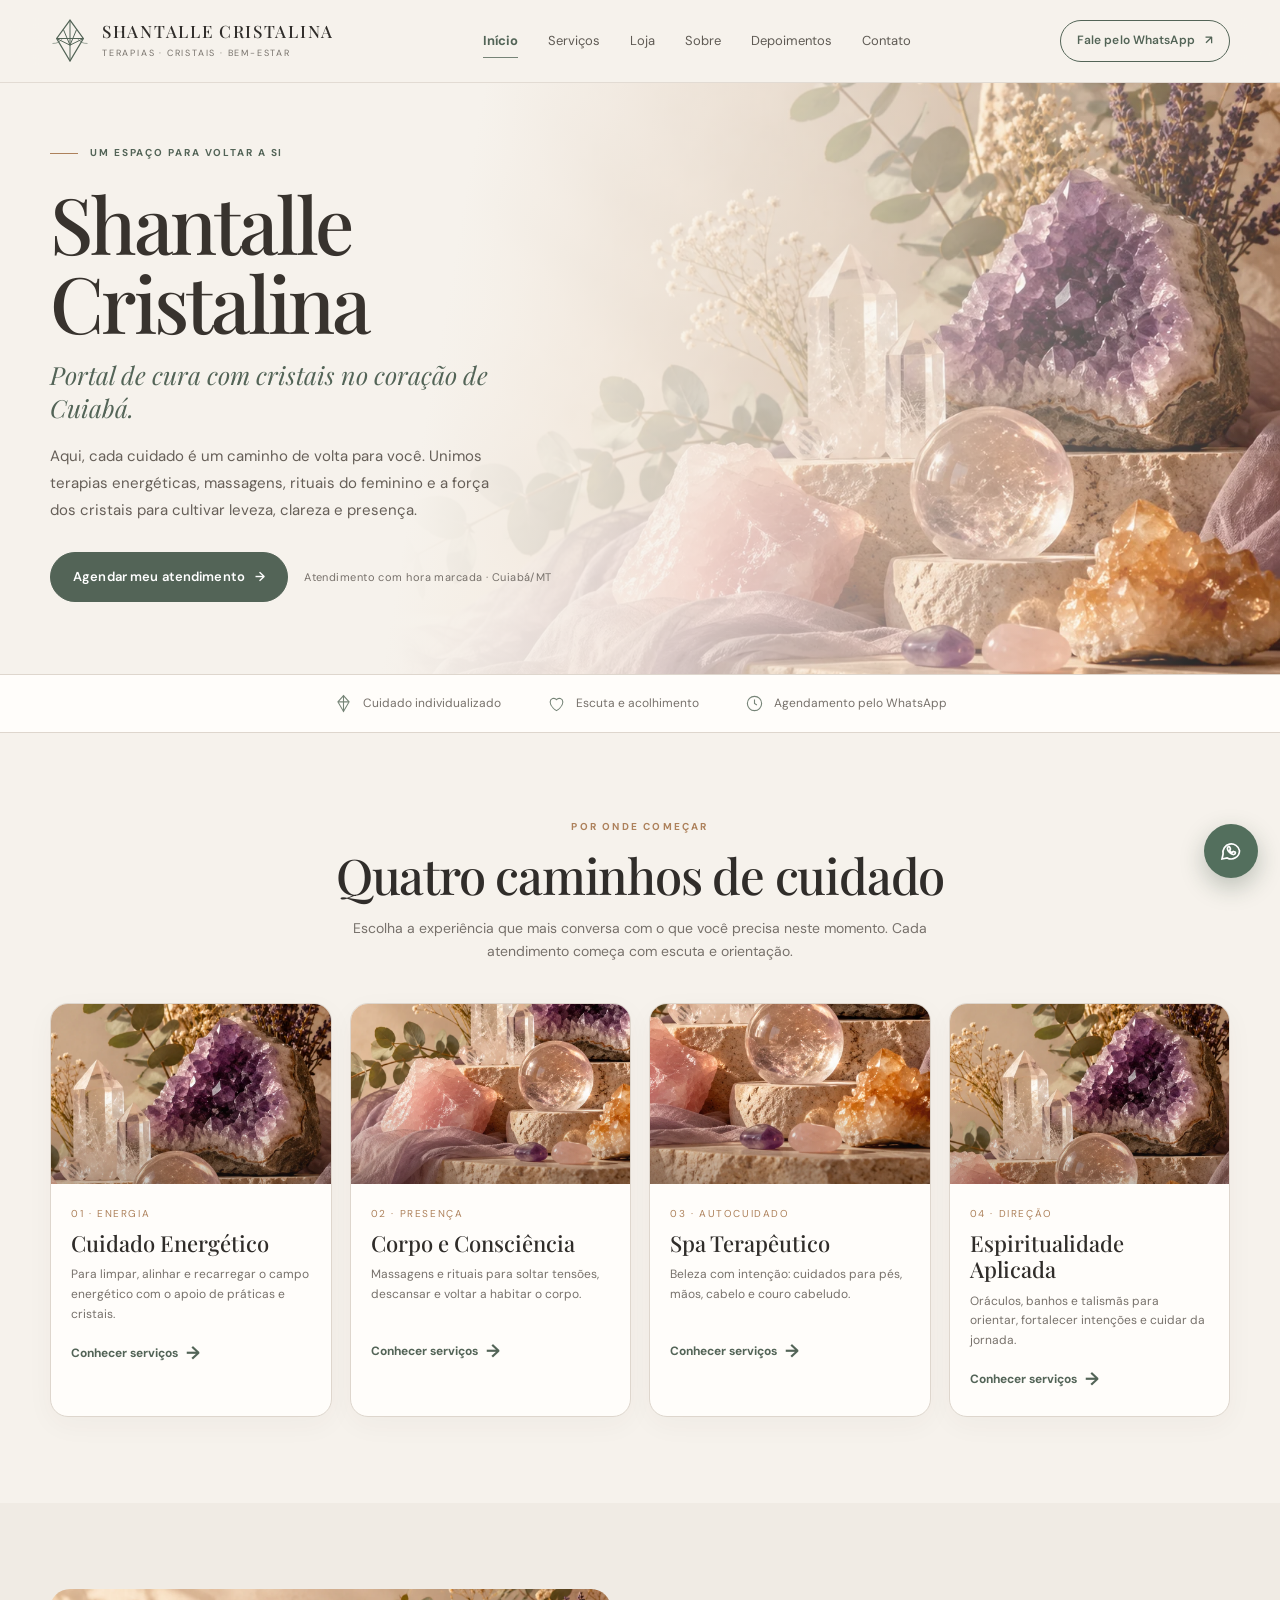
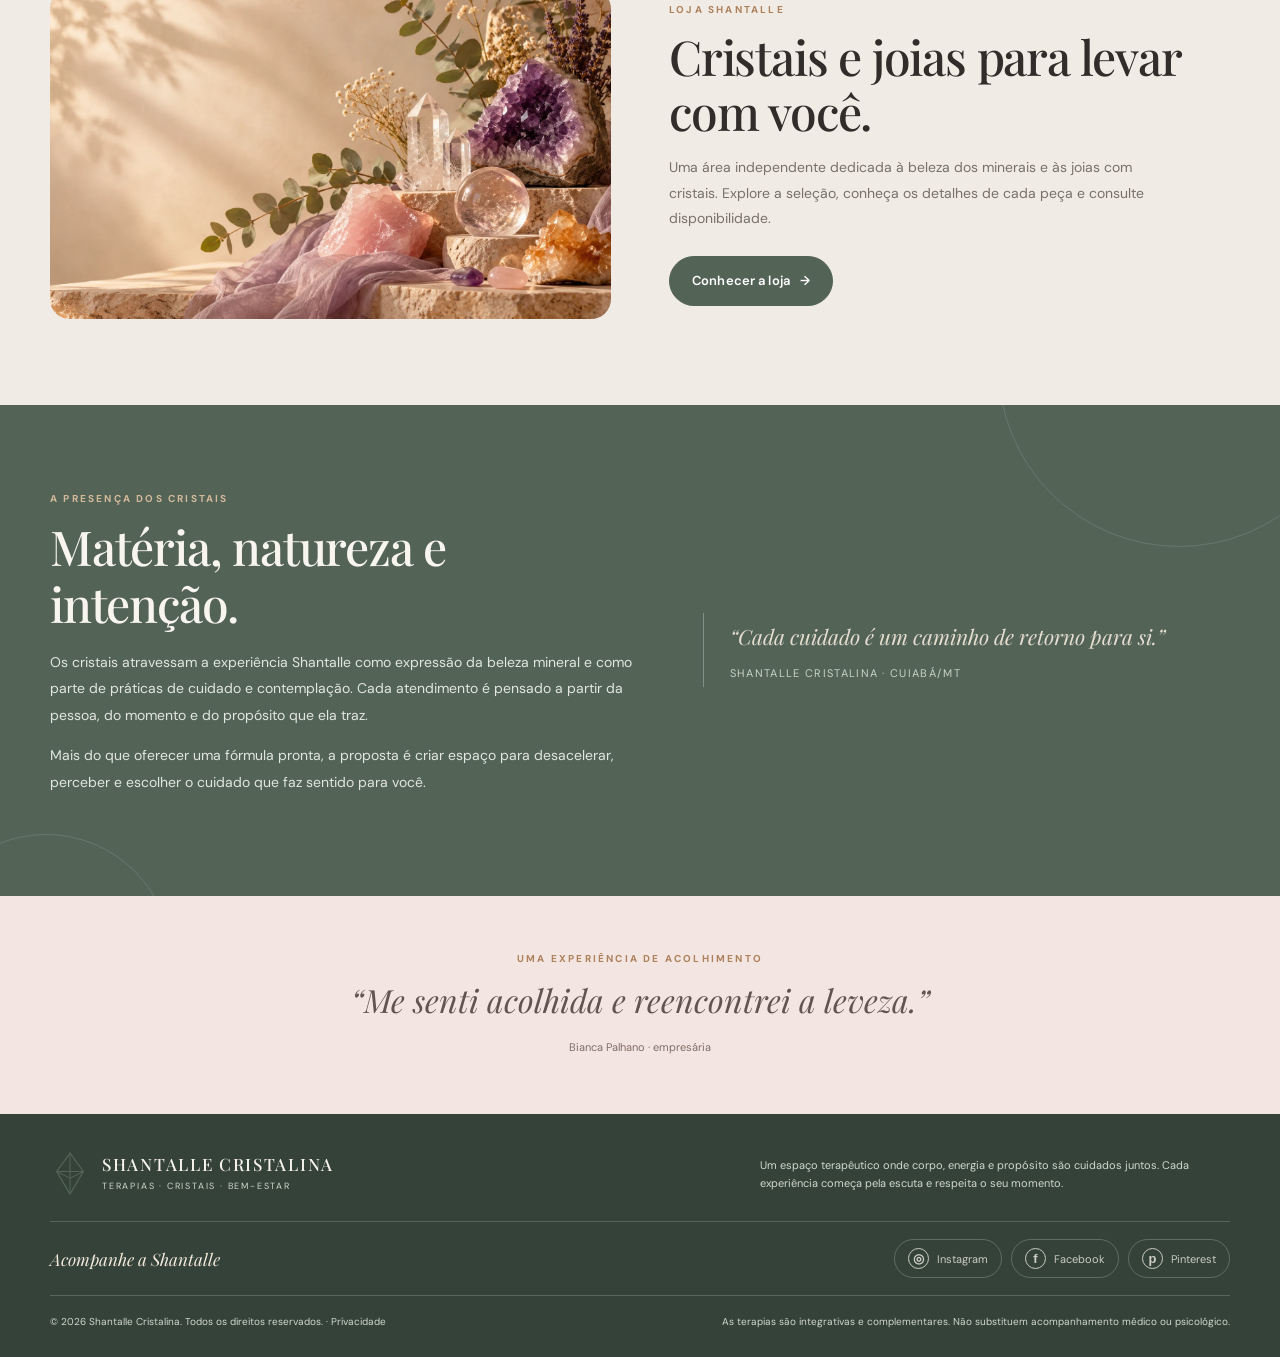
==== commit 5cd78df6: "Shantalle: privacidade, cabeçalhos de segurança e prévia fora do Google - Página de Política de Priv" ====
--- a/shantalle/index.html
+++ b/shantalle/index.html
@@ -1,5 +1,5 @@
 <!DOCTYPE html>
-<html lang="pt-BR"><head><meta charset="utf-8"/><meta content="width=device-width, initial-scale=1" name="viewport"/><meta content="#f6f2ec" name="theme-color"/><meta content="Portal de cuidado integrativo com cristais no coração de Cuiabá." name="description"/><title>Shantalle Cristalina | Terapias, Cristais e Bem-estar</title><link href="https://fonts.googleapis.com" rel="preconnect"/><link crossorigin="" href="https://fonts.gstatic.com" rel="preconnect"/><link href="https://fonts.googleapis.com/css2?family=DM+Sans:wght@400;500;600;700&amp;family=Playfair+Display:wght@400;500;600&amp;display=swap" rel="stylesheet"/><link href="styles.css" rel="stylesheet"/></head><body><header class="topbar">
+<html lang="pt-BR"><head><meta charset="utf-8"/><meta content="noindex" name="robots"/><meta content="width=device-width, initial-scale=1" name="viewport"/><meta content="#f6f2ec" name="theme-color"/><meta content="Portal de cuidado integrativo com cristais no coração de Cuiabá." name="description"/><title>Shantalle Cristalina | Terapias, Cristais e Bem-estar</title><link href="https://fonts.googleapis.com" rel="preconnect"/><link crossorigin="" href="https://fonts.gstatic.com" rel="preconnect"/><link href="https://fonts.googleapis.com/css2?family=DM+Sans:wght@400;500;600;700&amp;family=Playfair+Display:wght@400;500;600&amp;display=swap" rel="stylesheet"/><link href="styles.css" rel="stylesheet"/></head><body><header class="topbar">
 <div class="shell nav">
 <a aria-label="Shantalle Cristalina, início" class="brand" href="index.html#inicio">
 <svg aria-hidden="true" class="brand-mark" fill="none" viewbox="0 0 48 56"><path d="M24 3 8 25l16 27 16-27L24 3Z" stroke="currentColor" stroke-width="1.5"></path><path d="m24 3 0 49M8 25h32M8 25l16 8 16-8M16 14l8 19 8-19" stroke="currentColor" stroke-width="1.2"></path><path d="M3 31c6 0 9-2 12-6M45 31c-6 0-9-2-12-6" opacity=".65" stroke="currentColor" stroke-width="1"></path></svg>
@@ -49,4 +49,4 @@
 <a class="social-button" href="#social-links" data-social-network="facebook" aria-label="Facebook (adicionar endereço oficial)"><span class="social-glyph">f</span><span>Facebook</span></a>
 <a class="social-button" href="#social-links" data-social-network="pinterest" aria-label="Pinterest (adicionar endereço oficial)"><span class="social-glyph">p</span><span>Pinterest</span></a>
 </div>
-</div><p class="social-notice" id="socialNotice" role="status" aria-live="polite" hidden></p><div class="footer-bottom"><span>© <span id="year">2026</span> Shantalle Cristalina. Todos os direitos reservados.</span><span class="disclaimer">As terapias são integrativas e complementares. Não substituem acompanhamento médico ou psicológico.</span></div></div></footer><a aria-label="Falar com a Shantalle Cristalina pelo WhatsApp" class="floating-wa" href="https://wa.me/5565996628877?text=Ol%C3%A1%2C%20gostaria%20de%20conhecer%20os%20atendimentos%20da%20Shantalle%20Cristalina." rel="noopener" target="_blank"><svg fill="none" stroke="currentColor" stroke-width="1.7" viewbox="0 0 24 24"><path d="M20.5 11.7a8.3 8.3 0 0 1-12.3 7.2L3 20l1.1-5a8.3 8.3 0 1 1 16.4-3.3Z"></path><path d="M8.8 8.3c.3-.6.6-.6.9-.6h.5c.2 0 .4.1.5.4l.7 1.6c.1.2.1.4 0 .6l-.5.6c-.2.2-.2.4-.1.6.4.8 1.1 1.5 1.9 1.9.2.1.4.1.6-.1l.7-.8c.2-.2.4-.2.6-.1l1.5.7c.2.1.3.3.3.5 0 .5-.2 1.1-.6 1.4-.4.4-1.1.6-1.7.5-1-.2-2.3-.8-3.6-2.1-1.3-1.3-2-2.7-2.1-3.6-.1-.5.1-1.1.4-1.5Z"></path></svg></a><script defer src="site-config.js"></script><script defer src="script.js"></script><script defer src="cart.js"></script></body></html>+</div><p class="social-notice" id="socialNotice" role="status" aria-live="polite" hidden></p><div class="footer-bottom"><span>© <span id="year">2026</span> Shantalle Cristalina. Todos os direitos reservados. · <a href="privacidade.html" style="color:inherit">Privacidade</a></span><span class="disclaimer">As terapias são integrativas e complementares. Não substituem acompanhamento médico ou psicológico.</span></div></div></footer><a aria-label="Falar com a Shantalle Cristalina pelo WhatsApp" class="floating-wa" href="https://wa.me/5565996628877?text=Ol%C3%A1%2C%20gostaria%20de%20conhecer%20os%20atendimentos%20da%20Shantalle%20Cristalina." rel="noopener" target="_blank"><svg fill="none" stroke="currentColor" stroke-width="1.7" viewbox="0 0 24 24"><path d="M20.5 11.7a8.3 8.3 0 0 1-12.3 7.2L3 20l1.1-5a8.3 8.3 0 1 1 16.4-3.3Z"></path><path d="M8.8 8.3c.3-.6.6-.6.9-.6h.5c.2 0 .4.1.5.4l.7 1.6c.1.2.1.4 0 .6l-.5.6c-.2.2-.2.4-.1.6.4.8 1.1 1.5 1.9 1.9.2.1.4.1.6-.1l.7-.8c.2-.2.4-.2.6-.1l1.5.7c.2.1.3.3.3.5 0 .5-.2 1.1-.6 1.4-.4.4-1.1.6-1.7.5-1-.2-2.3-.8-3.6-2.1-1.3-1.3-2-2.7-2.1-3.6-.1-.5.1-1.1.4-1.5Z"></path></svg></a><script defer src="site-config.js"></script><script defer src="script.js"></script><script defer src="cart.js"></script></body></html>
--- a/shantalle/styles.css
+++ b/shantalle/styles.css
@@ -180,3 +180,23 @@
 body.has-cart .floating-wa{bottom:22px}
 @media(max-width:720px){body.has-cart .floating-wa{bottom:14px}}
 .brand-name,.brand-sub{display:block}
+/* Fotos nos cartões de serviço */
+.service-media{margin:-22px -22px 18px;height:190px;overflow:hidden;border-radius:15px 15px 0 0;background:var(--paper-2);position:relative}
+.service-media img{width:100%;height:100%;object-fit:cover;transition:transform .5s}
+.service-media:after{content:'';position:absolute;inset:auto 0 0;height:40%;background:linear-gradient(transparent,rgba(48,45,42,.18));pointer-events:none}
+.service-card{overflow:hidden;transition:transform .25s,box-shadow .25s}
+.service-card:hover{transform:translateY(-3px);box-shadow:var(--shadow)}
+.service-card:hover .service-media img{transform:scale(1.04)}
+@media(max-width:720px){.service-media{height:200px}}
+
+/* preferência de dia/período no pedido */
+.cart-row{display:grid;grid-template-columns:1.2fr 1fr;gap:10px}
+.cart-row .cart-field{margin-top:14px}
+.cart-field select{width:100%;padding:12px 14px;border:1px solid #d6ccc1;border-radius:12px;background:#fff;font:inherit;font-size:16px;color:var(--ink);min-height:48px}
+.cart-field input[type=date]{min-height:48px}
+/* valores grandes (até R$ 999.999,99) cabem no rodapé do pedido e na confirmação */
+.cart-total{flex-wrap:wrap;gap:4px 12px}
+.cart-total strong{font-size:clamp(20px,6.4vw,27px);font-variant-numeric:tabular-nums;white-space:nowrap}
+.cart-done .done-total{font-size:clamp(24px,8.5vw,34px);font-variant-numeric:tabular-nums;overflow-wrap:anywhere}
+.cart-fab .cart-sum{white-space:nowrap;font-variant-numeric:tabular-nums}
+@media(max-width:360px){.cart-row{grid-template-columns:1fr}}
